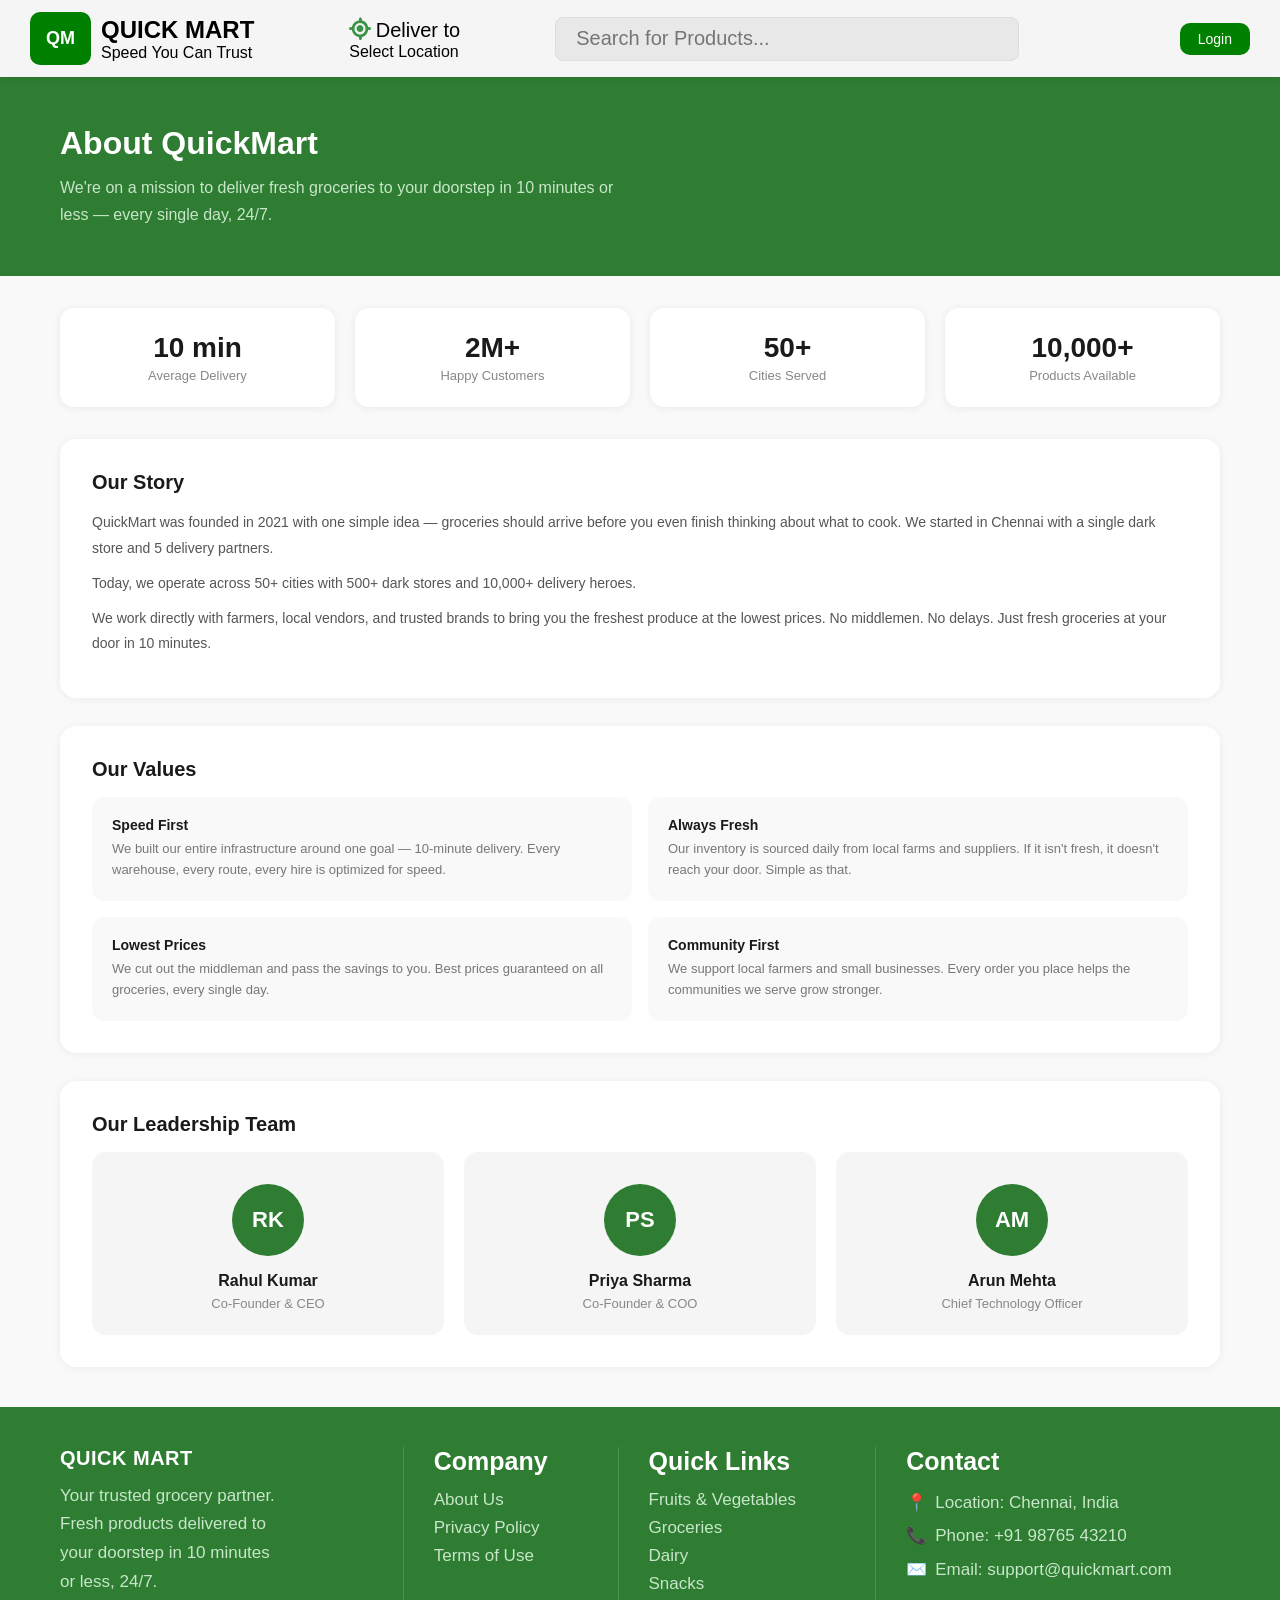
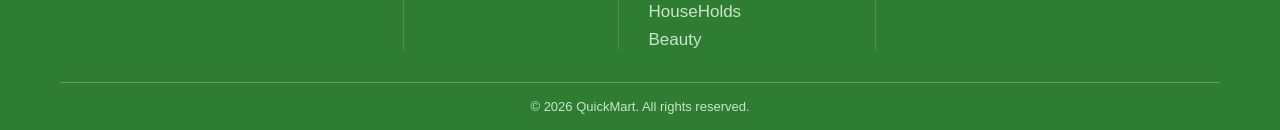
==== about.html @ 0fa8bf7c "first commit" ====
<!DOCTYPE html>
<html lang="en">

<head>
    <meta charset="UTF-8">
    <meta name="viewport" content="width=device-width, initial-scale=1.0">
    <title>About Us - Quick Mart</title>
    <link rel="stylesheet" href="home.css">
    <script src="https://code.iconify.design/iconify-icon/1.0.7/iconify-icon.min.js"></script>
    <link rel="stylesheet" href="https://cdnjs.cloudflare.com/ajax/libs/font-awesome/6.5.0/css/all.min.css">
    <style>
        /* ── HERO ── */
        .about-hero {
            background: #2e7d32;
            color: #fff;
            padding: 48px 60px;
        }

        .about-hero h1 {
            font-size: 32px;
            font-weight: 800;
            margin-bottom: 12px;
        }

        .about-hero p {
            font-size: 16px;
            color: #c8e6c9;
            max-width: 560px;
            line-height: 1.7;
        }

        /* ── STATS ── */
        .stats-row {
            display: grid;
            grid-template-columns: repeat(4, 1fr);
            gap: 20px;
            padding: 32px 60px;
            background: #f9f9f9;
        }

        .stat-card {
            background: #fff;
            border-radius: 14px;
            padding: 24px 20px;
            text-align: center;
            box-shadow: 0 1px 8px rgba(0, 0, 0, 0.07);
        }

        .stat-card .stat-num {
            font-size: 28px;
            font-weight: 800;
            color: #1a1a1a;
            margin-bottom: 4px;
        }

        .stat-card .stat-label {
            font-size: 13px;
            color: #888;
        }

        /* ── SECTIONS WRAPPER ── */
        .about-body {
            padding: 0 60px 40px;
            background: #f9f9f9;
            display: flex;
            flex-direction: column;
            gap: 28px;
        }

        .about-section {
            background: #fff;
            border-radius: 16px;
            padding: 32px;
            box-shadow: 0 1px 8px rgba(0, 0, 0, 0.06);
        }

        .about-section h2 {
            font-size: 20px;
            font-weight: 700;
            color: #1a1a1a;
            margin-bottom: 16px;
        }

        .about-section p {
            font-size: 14px;
            color: #555;
            line-height: 1.8;
            margin-bottom: 10px;
        }

        /* ── VALUES GRID ── */
        .values-grid {
            display: grid;
            grid-template-columns: 1fr 1fr;
            gap: 16px;
            margin-top: 4px;
        }

        .value-card {
            background: #f9f9f9;
            border-radius: 12px;
            padding: 20px;
        }

        .value-card h4 {
            font-size: 14px;
            font-weight: 700;
            color: #1a1a1a;
            margin-bottom: 6px;
        }

        .value-card p {
            font-size: 13px;
            color: #777;
            line-height: 1.6;
            margin: 0;
        }

        /* ── TEAM ── */
        .team-row {
            display: grid;
            grid-template-columns: repeat(3, 1fr);
            gap: 20px;
            margin-top: 8px;
        }

        .team-member {
            background: #f5f5f5;
            border-radius: 14px;
            padding: 32px 20px 24px;
            display: flex;
            flex-direction: column;
            align-items: center;
            gap: 12px;
        }

        .team-avatar {
            width: 72px;
            height: 72px;
            border-radius: 50%;
            background: #2e7d32;
            color: #fff;
            font-size: 22px;
            font-weight: 700;
            display: flex;
            align-items: center;
            justify-content: center;
        }

        .team-member .member-name {
            font-size: 16px;
            font-weight: 700;
            color: #1a1a1a;
            text-align: center;
            margin-top: 4px;
        }

        .team-member .member-role {
            font-size: 13px;
            color: #888;
            text-align: center;
            margin-top: -6px;
        }

        /* ── RESPONSIVE ── */
        @media (max-width: 1000px) {
            .about-hero {
                padding: 32px 24px;
            }

            .stats-row {
                grid-template-columns: repeat(2, 1fr);
                padding: 20px 24px;
            }

            .about-body {
                padding: 0 24px 32px;
            }

            .values-grid {
                grid-template-columns: 1fr;
            }

            .about-section {
                padding: 20px;
            }

            .team-row {
                grid-template-columns: repeat(3, 1fr);
                gap: 8px;
            }

            .team-member {
                padding: 14px 6px;
                border-radius: 12px;
            }

            .team-avatar {
                width: 48px;
                height: 48px;
                font-size: 14px;
            }

            .team-member .member-name {
                font-size: 11px;
                font-weight: 700;
                line-height: 1.3;
                margin-top: 6px;
            }

            .team-member .member-role {
                font-size: 9px;
                line-height: 1.4;
                margin-top: 2px;
            }

        }
    </style>
</head>

<body class="page-about">

    <!-- NAVBAR -->
    <header class="navbar">
        <div class="logo">
            <span class="qm">QM</span>
            <div>
                <h2>QUICK MART</h2>
                <p>Speed You Can Trust</p>
            </div>
        </div>
        <div>
            <span class="location"><i class="fa-solid fa-location-crosshairs"></i></span>
            <span style="font-size:20px;">Deliver to</span><br>
            <span>Select Location</span>
        </div>
        <div class="search">
            <iconify-icon icon="mdi:magnify"></iconify-icon>
            <input style="font-size:20px;" type="text" placeholder="Search for Products...">
        </div>
        <div class="nav-icons">
            <a href="Home.html" class="nav-icon-link nav-home"><iconify-icon icon="mdi:home-outline"></iconify-icon></a>
            <a href="wishlist.html" class="nav-icon-link nav-wish"><iconify-icon
                    icon="mdi:heart-outline"></iconify-icon></a>
            <a href="cart.html" class="nav-icon-link nav-cart"><iconify-icon icon="mdi:cart-outline"></iconify-icon></a>
            <label for="lm-toggle" class="login-btn">Login</label>
        </div>
    </header>
    <!-- login OVERLAY + MODAL ------------------------------------------------------->
    <input type="checkbox" id="lm-toggle">
    <div class="lm-overlay">
        <div class="lm-card">

            <!-- LEFT SIDE — FORM -->
            <div class="lm-left">

                <!-- Logo -->
                <div class="lm-logo">
                    <span class="lm-qm">QM</span>
                    <div>
                        <strong>QUICK MART</strong>
                        <p>Speed You Can Trust</p>
                    </div>
                </div>

                <!-- Tagline -->
                <h2 class="lm-tagline">Lowest Prices Everyday<br>in minute</h2>

                <!-- Name input -->
                <div class="lm-input-wrap">
                    <i class="fa-regular fa-user lm-icon"></i>
                    <input type="text" placeholder="Enter Your Name">
                </div>

                <!-- Phone input -->
                <div class="lm-input-wrap">
                    <i class="fa-solid fa-phone lm-icon"></i>
                    <input type="text" placeholder="Enter Phone number / Email Id">
                </div>

                <!-- OTP label -->
                <div class="lm-otp-label">
                    Enter OTP
                    <span>we've sent a 4 digit OTP</span>
                </div>

                <!-- OTP boxes -->
                <div class="lm-otp-boxes">
                    <input class="lm-otp-box" type="text" maxlength="1">
                    <input class="lm-otp-box" type="text" maxlength="1">
                    <input class="lm-otp-box" type="text" maxlength="1">
                    <input class="lm-otp-box" type="text" maxlength="1">
                </div>

                <!-- Resend -->
                <p class="lm-resend">Didn't receive OTP? <a href="#">Resend OTP</a></p>

                <!-- Close = Continue button (label unchecks the checkbox) -->
                <label for="lm-toggle" class="lm-continue-btn">Continue</label>

                <p class="lm-terms">By continuing, you agree to our <a href="terms.html">Terms &amp; Conditions</a></p>
            </div>

            <!-- RIGHT SIDE — PROMO -->
            <div class="lm-right">

                <!-- ✕ close button -->
                <label for="lm-toggle" class="lm-close-label">✕</label>

                <h2>Order faster &amp;<br>easier everytime</h2>

                <img src="assets/login.png" alt="Shopping Cart" class="lm-cart-img">

                <a href="#" class="lm-store-btn">
                    <img src="https://upload.wikimedia.org/wikipedia/commons/7/78/Google_Play_Store_badge_EN.svg"
                        alt="Google Play">
                </a>
                <a href="#" class="lm-store-btn">
                    <img src="https://upload.wikimedia.org/wikipedia/commons/3/3c/Download_on_the_App_Store_Badge.svg"
                        alt="App Store">
                </a>

            </div>
        </div>
    </div>
    <!-- HERO -->
    <div class="about-hero">
        <h1>About QuickMart</h1>
        <p>We're on a mission to deliver fresh groceries to your doorstep in 10 minutes or less — every single day,
            24/7.</p>
    </div>

    <!-- STATS -->
    <div class="stats-row">
        <div class="stat-card">
            <div class="stat-num">10 min</div>
            <div class="stat-label">Average Delivery</div>
        </div>
        <div class="stat-card">
            <div class="stat-num">2M+</div>
            <div class="stat-label">Happy Customers</div>
        </div>
        <div class="stat-card">
            <div class="stat-num">50+</div>
            <div class="stat-label">Cities Served</div>
        </div>
        <div class="stat-card">
            <div class="stat-num">10,000+</div>
            <div class="stat-label">Products Available</div>
        </div>
    </div>

    <!-- BODY SECTIONS -->
    <div class="about-body">

        <!-- OUR STORY -->
        <div class="about-section">
            <h2>Our Story</h2>
            <p>QuickMart was founded in 2021 with one simple idea — groceries should arrive before you even finish
                thinking about what to cook. We started in Chennai with a single dark store and 5 delivery partners.</p>
            <p>Today, we operate across 50+ cities with 500+ dark stores and 10,000+ delivery heroes.</p>
            <p>We work directly with farmers, local vendors, and trusted brands to bring you the freshest produce at the
                lowest prices. No middlemen. No delays. Just fresh groceries at your door in 10 minutes.</p>
        </div>

        <!-- OUR VALUES -->
        <div class="about-section">
            <h2>Our Values</h2>
            <div class="values-grid">
                <div class="value-card">
                    <h4>Speed First</h4>
                    <p>We built our entire infrastructure around one goal — 10-minute delivery. Every warehouse, every
                        route, every hire is optimized for speed.</p>
                </div>
                <div class="value-card">
                    <h4>Always Fresh</h4>
                    <p>Our inventory is sourced daily from local farms and suppliers. If it isn't fresh, it doesn't
                        reach your door. Simple as that.</p>
                </div>
                <div class="value-card">
                    <h4>Lowest Prices</h4>
                    <p>We cut out the middleman and pass the savings to you. Best prices guaranteed on all groceries,
                        every single day.</p>
                </div>
                <div class="value-card">
                    <h4>Community First</h4>
                    <p>We support local farmers and small businesses. Every order you place helps the communities we
                        serve grow stronger.</p>
                </div>
            </div>
        </div>

        <!-- LEADERSHIP TEAM -->
        <div class="about-section">
            <h2>Our Leadership Team</h2>
            <div class="team-row">
                <div class="team-member">
                    <div class="team-avatar">RK</div>
                    <div class="member-name">Rahul Kumar</div>
                    <div class="member-role">Co-Founder &amp; CEO</div>
                </div>
                <div class="team-member">
                    <div class="team-avatar">PS</div>
                    <div class="member-name">Priya Sharma</div>
                    <div class="member-role">Co-Founder &amp; COO</div>
                </div>
                <div class="team-member">
                    <div class="team-avatar">AM</div>
                    <div class="member-name">Arun Mehta</div>
                    <div class="member-role">Chief Technology Officer</div>
                </div>
            </div>
        </div>

    </div>

    <!-- FOOTER -->
    <footer class="footer">
        <div class="footer-inner">
            <div class="footer-col brand">
                <h3>QUICK MART</h3>
                <p>Your trusted grocery partner. Fresh products delivered to your doorstep in 10 minutes or less, 24/7.
                </p>
            </div>
            <div class="footer-col">
                <h4>Company</h4>
                <ul>
                    <li><a href="about.html">About Us</a></li>
                    <li><a href="privacy.html">Privacy Policy</a></li>
                    <li><a href="terms.html">Terms of Use</a></li>
                </ul>
            </div>
            <div class="footer-col">
                <h4>Quick Links</h4>
                <ul>
                    <li><a href="fruits.html">Fruits &amp; Vegetables</a></li>
                    <li><a href="grocery.html">Groceries</a></li>
                    <li><a href="dairy.html">Dairy</a></li>
                    <li><a href="snacks.html">Snacks</a></li>
                    <li><a href="household.html">HouseHolds</a></li>
                    <li><a href="beauty.html">Beauty</a></li>
                </ul>
            </div>
            <div class="footer-col">
                <h4>Contact</h4>
                <ul class="contact-list">
                    <li><span>📍</span> Location: Chennai, India</li>
                    <li><span>📞</span> Phone: +91 98765 43210</li>
                    <li><span>✉️</span> Email: support@quickmart.com</li>
                </ul>
            </div>
        </div>
        <div class="footer-bottom">
            <p>© 2026 QuickMart. All rights reserved.</p>
        </div>
    </footer>

</body>

</html>
---- home.css ----
* {
    margin: 0;
    padding: 0;
    box-sizing: border-box;
    font-family: Arial;
}

/*NAVBAR */
.navbar {
    display: flex;
    justify-content: space-between;
    align-items: center;
    padding: 12px 30px;
    background: #f5f5f5;
    position: sticky;
    top: 0;
    z-index: 2000;
    box-shadow: 0 2px 6px rgba(0, 0, 0, 0.08);
}

.logo {
    display: flex;
    align-items: center;
    gap: 10px;
}

.qm {
    font-size: 18px;
    background: green;
    color: white;
    padding: 16px;
    border-radius: 10px;
    font-weight: 700;
}

.search {
    display: flex;
    align-items: center;
    background: #e8e8e8;
    padding: 0 12px;
    border-radius: 8px;
    width: 38%;
    height: 44px;
    font-size: 20px;
    border: 1.5px solid #ddd;
}

.search input {
    border: none;
    background: transparent;
    outline: none;
    margin-left: 8px;
    font-size: 15px;
    width: 100%;
}

.nav-icons {
    font-size: 28px;
    display: flex;
    align-items: center;
    gap: 14px;
}

.login-btn {
    background: green;
    color: white;
    border: none;
    padding: 8px 18px;
    border-radius: 10px;
    font-size: 14px;
    cursor: pointer;
}

.location {
    font-size: 22px;
    color: #3a9445;
}

.nav-icon-link {
    color: #333;
    text-decoration: none;
    display: flex;
    align-items: center;
    font-size: 28px;
    padding: 4px;
    border-radius: 8px;
    transition: color 0.2s;
}

.nav-icon-link:hover {
    color: #2e7d32;
}

.nav-icon-link.active {
    color: #2e7d32;
}

/* BANNER */
.banner {
    display: flex;
    justify-content: space-between;
    align-items: center;
    background: #379656;
    color: white;
    padding: 0;
    overflow: hidden;
}

.banner div:first-child {
    padding-left: 40px;
}

.banner img {
    width: 480px;
    height: auto;
    object-fit: cover;
    display: block;
}

/*  FEATURES*/
.features {
    display: flex;
    gap: 16px;
    padding: 20px 30px;
    background: #fff;
}

.feature {
    flex: 1;
    font-size: 14px;
    display: flex;
    align-items: center;
    gap: 14px;
    background: #d4f6d6;
    border-radius: 12px;
    padding: 12px 16px;
    box-shadow: 0 2px 5px rgba(0, 0, 0, 0.08);
}

.feature h4 {
    font-size: 15px;
    font-weight: 700;
    margin-bottom: 2px;
}

.feature p {
    font-size: 12px;
    color: #444;
}

/* CATEGORIES*/
.cat-wrapper {
    position: relative;
    padding: 20px 40px 24px;
    background: #fff;
}

.cat-wrapper>h2 {
    margin-bottom: 16px;
    font-size: 20px;
}

.arrow {
    display: none;
}

.categories {
    display: grid;
    grid-template-columns: repeat(6, 1fr);
    gap: 16px;
    padding: 0;
    overflow: visible;
}

.categories>h2 {
    display: none;
}

.cat-link {
    text-decoration: none;
    color: inherit;
}

.cat-card {
    width: 100%;
    height: 160px;
    background: rgb(103, 181, 103);
    border-radius: 14px;
    text-align: center;
    padding: 14px 10px;
    cursor: pointer;
    transition: 0.3s;
    box-shadow: 0 2px 5px rgba(0, 0, 0, 0.08);
    display: flex;
    flex-direction: column;
    align-items: center;
    justify-content: center;
}

.cat-card:hover {
    transform: translateY(-4px);
    box-shadow: 0 6px 16px rgba(0, 0, 0, 0.15);
}

.cat-img {
    width: 110px;
    height: 100px;
    border-radius: 50%;
    overflow: hidden;
    margin: 0 auto 10px;
}

.cat-img img {
    width: 100%;
    height: 100%;
    object-fit: cover;
}

.cat-card p {
    font-size: 13px;
    font-weight: 600;
}

/*OFFERS*/
.offers {
    padding: 24px 40px;
    background: #fff;
}

.offers h2 {
    font-size: 20px;
    margin-bottom: 16px;
}

.offer-row {
    display: flex;
    align-items: center;
    justify-content: space-between;
    gap: 16px;
}

.offer-row img {
    flex: 1;
    max-width: 160px;
    height: auto;
    object-fit: contain;
}

/* PROMO  */
.promo-section {
    display: flex;
    gap: 70px;
    padding-left: 200px;
    flex-wrap: wrap;
}

/* CARD */
.promo-card {
    width: 600px;
    height: 230px;
    border-radius: 15px;
    display: flex;
    justify-content: space-between;
    align-items: center;
    padding: 20px;
}

/* BACKGROUND COLORS */
.green {
    background: #d4f6d6;
}

.yellow {
    background: #ffe0b2;
}

/* TEXT */
.promo-text {
    max-width: 70%;
}

.promo-text h3 {
    font-size: 27px;
    margin: 20px 0;
    margin-left: 30px;
}

.promo-text p {
    font-size: 14px;
    margin-left: 30px;
    color: #555;
}

/* TAG */
.tag {
    padding-top: 2px;
    background: #a5d6a7;
    padding: 5px 20px;
    border-radius: 20px;
    font-size: 12px;
    margin-left: 30px;
}

.tag.hot {
    background: #ffcc80;
}

/* BUTTON */
button {
    margin-top: 10px;
    padding: 8px 14px;
    border: none;
    border-radius: 8px;
    background: green;
    color: white;
    cursor: pointer;
    margin-left: 30px;
}

button.orange {
    background: orange;
}


.promo-card img {
    width: 200px;
    height: auto;
    margin-right: 20px;
}

/* PRODUCT CARDS */
.products-section {
    padding: 24px 40px;
    background: #f9f9f9;
}

.products-section h2 {
    font-size: 20px;
    font-weight: 700;
    margin-bottom: 16px;
    color: #1a1a1a;
}

.products-grid {
    display: grid;
    grid-template-columns: repeat(5, 1fr);
    gap: 30px;
}

.product-card {
    background: #fff;
    height: 290px;
    border-radius: 12px;
    padding: 20px;
    box-shadow: 0 1px 6px rgba(0, 0, 0, 0.07);
    display: flex;
    flex-direction: column;
    position: relative;
    transition: transform 0.2s, box-shadow 0.2s;
    cursor: pointer;
}

.product-card:hover {
    transform: translateY(-2px);
    box-shadow: 0 4px 14px rgba(0, 0, 0, 0.12);
}

.product-card .wish-icon {
    position: absolute;
    top: 5px;
    right: 10px;
    font-size: 20px;
    color: #ccc;
    cursor: pointer;
    z-index: 2;
    background: rgba(255, 255, 255, 0.85);
    border-radius: 50%;
    width: 24px;
    height: 24px;
    display: flex;
    align-items: center;
    justify-content: center;
}

.product-card .wish-icon:hover {
    color: #e74c3c;
}

.product-card .discount-badge {
    position: absolute;
    top: 10px;
    left: 10px;
    background: #e8f5e9;
    color: #2e7d32;
    font-size: 9px;
    font-weight: 700;
    padding: 2px 6px;
    border-radius: 4px;
    z-index: 2;
    letter-spacing: 0.3px;
}

.product-card .prod-img {
    width: 100%;
    height: 150px;
    object-fit: cover;
    border-radius: 8px;
    margin-bottom: 8px;
    background: #f0f0f0;
    display: block;
}

.product-card .prod-name {
    font-size: 15px;
    font-weight: 600;
    color: #1a1a1a;
    margin-bottom: 2px;
    white-space: nowrap;
    overflow: hidden;
    text-overflow: ellipsis;
}

.product-card .prod-weight {
    font-size: 14px;
    color: 0#807d7d;
    margin-bottom: 8px;
}

.product-card .prod-footer {
    display: flex;
    align-items: center;
    justify-content: space-between;
    margin-top: auto;
}

.product-card .price-block {
    display: flex;
    flex-direction: column;
    line-height: 1.2;
}

.product-card .prod-price {
    font-size: 16px;
    font-weight: 700;
    color: #1a1a1a;
}

.product-card .prod-mrp {
    font-size: 15px;
    color: #bbb;
    text-decoration: line-through;
}

.product-card .add-btn {
    background: #2e7d32;
    color: #fff;
    border: none;
    border-radius: 8px;
    width: 30px;
    height: 30px;
    font-size: 20px;
    font-weight: 700;
    cursor: pointer;
    display: flex;
    align-items: center;
    justify-content: center;
    flex-shrink: 0;
    transition: background 0.2s;
    line-height: 1;
    margin: 0;
    padding: 0;
}

.product-card .add-btn:hover {
    background: #1b5e20;
}

/* APP DOWNLOAD BANNER */
.app-banner {
    margin: 30px 100px;
    background: #1a1f2e;
    border-radius: 16px;
    display: flex;
    align-items: center;
    justify-content: space-between;
    padding: 30px 80px;
    gap: 24px;
    flex-wrap: wrap;
}

.app-text h2 {
    font-size: 40px;
    font-weight: 700;
    color: #fff;
    margin-bottom: 6px;
}

.app-text p {
    font-size: 16px;
    color: #aaa;
    margin-bottom: 18px;
}

.app-btns {
    display: flex;
    gap: 12px;
    flex-wrap: wrap;
}

.app-btn {
    display: flex;
    align-items: center;
    gap: 7px;
    padding: 9px 18px;
    border-radius: 22px;
    font-size: 13px;
    font-weight: 600;
    text-decoration: none;
    cursor: pointer;
    transition: opacity 0.2s;
    border: 2px solid #555;
    color: #fff;
    background: transparent;
}

.app-btn:hover {
    opacity: 0.85;
}

.app-btn.apple {
    border-color: #888;
}

.app-btn.google {
    border-color: #888;
}

.app-qr {

    display: flex;
    flex-direction: column;
    align-items: center;
    gap: 9px;
}

.app-qr img {
    width: 150px;
    height: 150px;
    object-fit: contain;
    background: #fff;
    border-radius: 8px;
    padding: 4px;
}

.app-qr p {
    font-size: 11px;
    color: #aaa;
}

.app-rating {
    background: #2e7d32;
    border-radius: 12px;
    padding: 18px 26px;
    display: flex;
    flex-direction: column;
    align-items: center;
    gap: 4px;
    min-width: 120px;
    max-height: 120px;
}

.rating-num {
    font-size: 26px;
    font-weight: 700;
    color: #fff;
}

.rating-label {
    font-size: 12px;
    color: #c8e6c9;
}

/*   FOOTER */
.footer {
    background: #2e7d32;
    color: #fff;
    padding: 40px 60px 0;
}

.footer-inner {
    display: grid;
    grid-template-columns: 1.6fr 1fr 1.2fr 1.6fr;
    gap: 0;
    padding-bottom: 32px;
    border-bottom: 1px solid rgba(255, 255, 255, 0.25);
}

.footer-col {
    padding: 0 30px;
    border-right: 1px solid rgba(255, 255, 255, 0.15);
}

.footer-col:first-child {
    padding-left: 0;
}

.footer-col:last-child {
    padding-right: 0;
    border-right: none;
}

.footer-col h3 {
    font-size: 20px;
    font-weight: 700;
    margin-bottom: 12px;
    letter-spacing: 0.5px;
}

.footer-col h4 {
    font-size: 25px;
    font-weight: 700;
    margin-bottom: 14px;
}

.footer-col.brand p {
    font-size: 17px;
    color: #c8e6c9;
    line-height: 1.7;
    max-width: 220px;
}

.footer-col ul {
    list-style: none;
    display: flex;
    flex-direction: column;
    gap: 8px;
}

.footer-col ul li a {
    text-decoration: none;
    color: #c8e6c9;
    font-size: 17px;
    transition: color 0.2s;
}

.footer-col ul li a:hover {
    color: #fff;
    text-decoration: underline;
}

.contact-list li {
    display: flex;
    align-items: flex-start;
    gap: 8px;
    font-size: 17px;
    color: #c8e6c9;
    line-height: 1.5;
}

.footer-bottom {
    text-align: center;
    padding: 16px 0;
    font-size: 13px;
    color: #c8e6c9;
}

/*----CATAGORIES PAGE------------------------------------------------------*/
.catban{
     display: flex;
    justify-content: space-between;
    align-items: center;
    margin-top: 30px;
    margin-inline:0;
    background: #379656;
    height: 150px;
    margin-left: -40px;
    margin-right: -40px;
    color: white;
    overflow: hidden;
    
}
.catcat-wrapper {
    position: sticky;
    top: 70px;
    z-index: 1000;

    padding: 20px 40px 24px;
    background: #fff;
    box-shadow: 0 2px 8px rgba(0, 0, 0, 0.08);
}


.catcat-wrapper>h2 {
    margin: 0 0 16px;
    font-size: 20px;
}


.arrow {
    display: none;
}

.categories {
    display: grid;
    grid-template-columns: repeat(6, 1fr);
    gap: 16px;
    padding: 0;
    overflow: visible;
}


.categories>h2 {
    display: none;
}

.cat-link {
    text-decoration: none;
    color: inherit;
}

.cat-card {
    width: 100%;
    height: 160px;
    background: rgb(103, 181, 103);
    border-radius: 14px;
    text-align: center;
    padding: 14px 10px;
    cursor: pointer;
    transition: 0.3s;
    box-shadow: 0 2px 5px rgba(0, 0, 0, 0.08);
    display: flex;
    flex-direction: column;
    align-items: center;
    justify-content: center;
}

.cat-card:hover {
    transform: translateY(-4px);
    box-shadow: 0 6px 16px rgba(0, 0, 0, 0.15);
}

.cat-img {
    width: 110px;
    height: 100px;
    border-radius: 50%;
    overflow: hidden;
    margin: 0 auto 10px;
}

.cat-img img {
    width: 100%;
    height: 100%;
    object-fit: cover;
}

.cat-card p {
    font-size: 13px;
    font-weight: 600;
}

/* ACTIVE CATEGORY CARD */
.cat-card.active {
    background: #2e7d32;
    /* 👈 darker green */
    color: #fff;
    transform: scale(1.03);
    box-shadow: 0 6px 18px rgba(0, 0, 0, 0.2);
}

/* CHECKBOX HACK — MODAL TOGGLE*/
#lm-toggle {
    display: none;
}

.lm-overlay {
    display: none;
    position: fixed;
    inset: 0;
    background: rgba(0, 0, 0, 0.55);
    z-index: 9999;
    align-items: center;
    justify-content: center;
    padding: 16px;
}

#lm-toggle:checked~.lm-overlay {
    display: flex;
}

/*  CARD */
.lm-card {
    display: flex;
    width: 620px;
    min-height: 400px;
    border-radius: 18px;
    overflow: hidden;
    box-shadow: 0 20px 60px rgba(0, 0, 0, 0.3);
    animation: lmPop 0.22s ease;
}

@keyframes lmPop {
    from {
        transform: scale(0.93);
        opacity: 0;
    }

    to {
        transform: scale(1);
        opacity: 1;
    }
}

/* LEFT — FORM SIDe */
.lm-left {
    flex: 1;
    background: #f5f5f5;
    padding: 28px 28px 22px;
    display: flex;
    flex-direction: column;
    gap: 14px;
}

.lm-logo {
    display: flex;
    align-items: center;
    gap: 10px;
}

.lm-qm {
    background: #2e7d32;
    color: #fff;
    font-size: 13px;
    font-weight: 800;
    padding: 10px 12px;
    border-radius: 8px;
}

.lm-logo strong {
    font-size: 14px;
    font-weight: 800;
    color: #1a1a1a;
    display: block;
    line-height: 1.2;
}

.lm-logo p {
    font-size: 11px;
    color: #888;
    margin: 0;
}

.lm-tagline {
    font-size: 22px;
    font-weight: 800;
    color: #1a1a1a;
    line-height: 1.3;
    margin-bottom: 2px;
}

/* Inputs */
.lm-input-wrap {
    display: flex;
    align-items: center;
    gap: 10px;
    background: #fff;
    border: 1.5px solid #e0e0e0;
    border-radius: 10px;
    padding: 11px 14px;
}

.lm-icon {
    color: #2e7d32;
    font-size: 15px;
    flex-shrink: 0;
}

.lm-input-wrap input {
    border: none;
    outline: none;
    background: transparent;
    font-size: 13px;
    color: #333;
    width: 100%;
}

.lm-input-wrap input::placeholder {
    color: #aaa;
}

/* OTP boxes */
.lm-otp-label {
    font-size: 13px;
    font-weight: 600;
    color: #1a1a1a;
    line-height: 1.5;
}

.lm-otp-label span {
    font-weight: 400;
    font-size: 11px;
    color: #888;
    display: block;
}

.lm-otp-boxes {
    display: flex;
    gap: 12px;
}

.lm-otp-box {
    width: 50px;
    height: 50px;
    border: 1.5px solid #ddd;
    border-radius: 10px;
    text-align: center;
    font-size: 20px;
    font-weight: 700;
    color: #1a1a1a;
    background: #fff;
    outline: none;
    transition: border-color 0.2s;
}

.lm-otp-box:focus {
    border-color: #2e7d32;
}

.lm-resend {
    font-size: 12px;
    color: #888;
    margin: 0;
}

.lm-resend a {
    color: #2e7d32;
    font-weight: 600;
    text-decoration: none;
}

/* Continue button  */
.lm-continue-btn {
    display: block;
    width: 100%;
    background: #2e7d32;
    color: #fff;
    border: none;
    border-radius: 10px;
    padding: 13px;
    font-size: 15px;
    font-weight: 700;
    cursor: pointer;
    text-align: center;
    text-decoration: none;
    transition: background 0.2s;
    margin: 0;
    box-sizing: border-box;
}

.lm-continue-btn:hover {
    background: #1b5e20;
}

.lm-terms {
    font-size: 11px;
    color: #aaa;
    text-align: center;
    margin: 0;
}

.lm-terms a {
    color: #2e7d32;
    text-decoration: underline;
}

/*  RIGHT — PROMO SIDE */
.lm-right {
    width: 230px;
    background: #2e7d32;
    padding: 28px 20px 24px;
    display: flex;
    flex-direction: column;
    align-items: center;
    gap: 14px;
    position: relative;
}

/* Close label */
.lm-close-label {
    position: absolute;
    top: 12px;
    right: 14px;
    background: rgba(255, 255, 255, 0.15);
    color: #fff;
    font-size: 14px;
    width: 28px;
    height: 28px;
    border-radius: 50%;
    cursor: pointer;
    display: flex;
    align-items: center;
    justify-content: center;
    transition: background 0.2s;
    line-height: 1;
    user-select: none;
}

.lm-close-label:hover {
    background: rgba(255, 255, 255, 0.3);
}

.lm-right h2 {
    font-size: 20px;
    font-weight: 800;
    color: #fff;
    text-align: center;
    line-height: 1.3;
    margin-top: 16px;
}

.lm-cart-img {
    width: 150px;
    object-fit: contain;
}

.lm-store-btn {
    display: block;
    width: 100%;
}

.lm-store-btn img {
    width: 100%;
    border-radius: 8px;
}

/*TABLET */
@media (max-width: 1100px) {
    .products-grid {
        grid-template-columns: repeat(4, 1fr);
        gap: 20px;
    }

    .banner img {
        width: 360px;
    }

    .features {
        padding: 16px 20px;
        gap: 12px;
    }

    .promo-section {
        padding: 20px 24px;
        gap: 30px;
    }

    .offer-row {
        gap: 12px;
    }

    .offer-row img {
        max-width: 130px;
    }

    .app-banner {
        margin: 20px 40px;
        padding: 24px 40px;
    }

    .app-text h2 {
        font-size: 28px;
    }

    .footer-inner {
        grid-template-columns: 1fr 1fr;
    }

    .footer-col {
        padding: 16px;
        border-right: none;
        border-bottom: 1px solid rgba(255, 255, 255, 0.12);
    }

    .footer-col:last-child {
        border-bottom: none;
    }

    .app-banner {
        flex-direction: column;
        align-items: flex-start;
        margin: 16px 24px;
        padding: 24px;
    }

    .app-rating {
        width: auto;
        flex-direction: row;
        gap: 12px;
        max-height: none;
    }

    /* NAVBAR — clean 2-row on tablet */
    .navbar {
        display: grid;
        grid-template-columns: auto 1fr auto;
        grid-template-rows: auto auto;
        gap: 8px;
        padding: 10px 20px;
        align-items: center;
    }

    .logo {
        grid-column: 1;
        grid-row: 1;
    }

    .navbar>div:nth-child(2) {
        grid-column: 2;
        grid-row: 1;
        text-align: center;
        font-size: 13px;
    }

    .navbar>div:nth-child(2) span:first-child {
        font-size: 18px;
    }

    .navbar>div:nth-child(2) span:nth-child(2) {
        font-size: 14px;
    }

    .navbar>div:nth-child(2) span:last-child {
        font-size: 12px;
        color: #888;
    }

    .location {
        font-size: 18px;
    }

    .nav-icons {
        grid-column: 3;
        grid-row: 1;
        font-size: 22px;
        gap: 10px;
        display: flex;
        align-items: center;
    }

    .login-btn {
        padding: 6px 14px;
        font-size: 12px;
    }

    .search {
        grid-column: 1 / -1;
        grid-row: 2;
        width: 100%;
        height: 40px;
        font-size: 16px;
    }

    .search input {
        font-size: 14px;
    }

    .qm {
        font-size: 15px;
        padding: 12px 14px;
    }

    .logo h2 {
        font-size: 16px;
    }

    .logo p {
        font-size: 11px;
    }

    /* HOME BANNER */
    .banner {
        flex-direction: column;
        text-align: center;
    }

    .banner div:first-child {
        padding: 30px 24px 12px;
        width: 100%;
    }

    .banner div:first-child h1 {
        font-size: 32px;
        margin-left: 0 !important;
    }

    .banner div:first-child p {
        font-size: 20px;
        margin-left: 0 !important;
    }

    .banner img {
        width: 100%;
        max-height: 260px;
        object-fit: cover;
    }

    /* CATBAN  */
    .catban {
        flex-direction: row;
        height: auto;
        min-height: 130px;
        padding: 20px 24px;
        margin-left: -24px;
        margin-right: -24px;
        align-items: center;
        gap: 16px;
        margin-top: 0;
    }

    .catban div:first-child {
        padding-left: 0;
    }

    .catban div:first-child h1 {
        font-size: 30px !important;
        margin-left: 5 !important;
        line-height: 1.3;
    }

    .catban div:first-child p {
        font-size: 20px !important;
        margin-left: 3 !important;
    }

    .catban .banner-img img {
        width: 150px;
    }

    /* CATCAT sticky*/
    .catcat-wrapper {
        top: 96px;
        padding: 10px 20px 12px;
    }

    .catcat-wrapper>h2 {
        font-size: 16px;
        margin-bottom: 10px;
    }

    .catcat-wrapper .categories {
        grid-template-columns: repeat(6, 1fr);
        gap: 10px;
    }

    .catcat-wrapper .cat-card {
        height: 120px;
        padding: 10px 8px;
    }

    .catcat-wrapper .cat-img {
        width: 80px;
        height: 72px;
    }

    .catcat-wrapper .cat-card p {
        font-size: 11px;
    }

    /* HOME CATEGORIES */
    .cat-wrapper .categories {
        grid-template-columns: repeat(3, 1fr);
    }

    /* FEATURES */
    .features {
        flex-wrap: wrap;
        gap: 10px;
        padding: 16px;
    }

    .feature {
        flex: 1 1 calc(50% - 10px);
    }

    /* OFFERS */
    .offer-row {
        flex-wrap: wrap;
        justify-content: center;
        gap: 14px;
    }

    .offer-row img {
        max-width: 140px;
        flex: 0 0 auto;
    }

    /* PROMO */
    .promo-section {
        flex-direction: column;
        padding: 20px;
        gap: 16px;
        padding-left: 20px;
    }

    .promo-card {
        width: 100%;
        max-width: 100%;
        height: auto;
        min-height: 180px;
    }

    .promo-card>img {
        width: 130px;
    }

    .promo-text h3 {
        font-size: 20px;
    }

    .promo-text p {
        margin-left: 0;
    }

    .tag {
        margin-left: 0;
    }

    /* PRODUCTS */
    .products-grid {
        grid-template-columns: repeat(3, 1fr);
        gap: 16px;
    }

    .products-section {
        padding: 20px 24px;
    }
}

/* MOBILE (600px)*/
/* MOBILE (600px)*/
@media (max-width: 600px) {

    /* ---- NAVBAR ---- */
    .navbar {
        display: grid;
        grid-template-columns: 1fr auto;
        grid-template-rows: auto auto auto;
        gap: 6px;
        padding: 10px 14px;
        align-items: center;
    }

    /* Logo */
    .logo {
        grid-column: 1;
        grid-row: 1;
        gap: 8px;
    }

    .qm {
        font-size: 13px;
        padding: 8px 10px;
        border-radius: 7px;
    }

    .logo h2 {
        font-size: 14px;
    }

    .logo p {
        font-size: 10px;
    }

    /* Nav icons */
    .nav-icons {
        grid-column: 2;
        grid-row: 1;
        font-size: 20px;
        gap: 8px;
        display: flex;
        align-items: center;
        justify-content: flex-end;
    }

    .login-btn {
        padding: 5px 12px;
        font-size: 11px;
        border-radius: 7px;
    }

    .nav-icon-link {
        font-size: 20px;
        padding: 2px;
    }

    /* Location */
    .navbar>div:nth-child(2) {
        grid-column: 1 / -1;
        grid-row: 2;
        display: flex;
        align-items: center;
        gap: 6px;
        font-size: 13px !important;
    }

    .navbar>div:nth-child(2) span:first-child {
        font-size: 16px !important;
    }

    .navbar>div:nth-child(2) span:nth-child(2) {
        font-size: 13px !important;
    }

    .navbar>div:nth-child(2) span:last-child {
        font-size: 12px;
        color: #888;
    }

    .location {
        font-size: 18px;
    }

    /* Search */
    .search {
        grid-column: 1 / -1;
        grid-row: 3;
        width: 100%;
        height: 36px;
        font-size: 15px;
    }

    .search input {
        font-size: 13px !important;
    }

    /* HOME BANNER */
    .banner {
        flex-direction: column;
        text-align: center;
    }

    .banner div:first-child {
        padding: 20px 14px 8px;
        width: 100%;
    }

    .banner div:first-child h1 {
        font-size: 20px !important;
        margin-left: 0 !important;
    }

    .banner div:first-child p {
        font-size: 14px !important;
        margin-left: 0 !important;
    }

    .banner img {
        width: 100%;
        max-height: 180px;
        object-fit: cover;
    }

    /* CATBAN */
    .catban {
        flex-direction: column;
        align-items: flex-start;
        height: auto;
        padding: 16px 14px;
        margin-left: -14px;
        margin-right: -14px;
        gap: 4px;
        margin-top: 0;
    }

    .catban div:first-child h1 {
        font-size: 17px !important;
        margin-left: 0!important;
        line-height: 1.3;
    }

    .catban div:first-child p {
        font-size: 13px !important;
        margin-left: 0 !important;
        opacity: 0.85;
    }

    .catban .banner-img {
        display: none;
    }

    /* hide image on mobile — saves space */
    /*CATCAT STICKY */
    .catcat-wrapper {
        position: sticky;
        top: 96px;
        z-index: 1000;
        padding: 6px 10px 8px;
        background: #fff;
        box-shadow: 0 2px 6px rgba(0, 0, 0, 0.1);
    }

    .catcat-wrapper>h2 {
        font-size: 11px;
        margin-bottom: 5px;
        color: #666;
    }

    .catcat-wrapper .categories {
        display: flex !important;
        flex-direction: row !important;
        overflow-x: auto !important;
        gap: 8px !important;
        grid-template-columns: unset !important;
        scrollbar-width: none;
        padding-bottom: 2px;
    }

    .catcat-wrapper .categories::-webkit-scrollbar {
        display: none;
    }

    .catcat-wrapper .cat-card {
        width: 66px !important;
        min-width: 66px !important;
        height: 70px !important;
        padding: 5px 3px !important;
        border-radius: 10px !important;
        flex-shrink: 0 !important;
        gap: 3px !important;
    }

    .catcat-wrapper .cat-img {
        width: 36px !important;
        height: 32px !important;
        margin-bottom: 3px !important;
    }

    .catcat-wrapper .cat-card p {
        font-size: 8px !important;
        line-height: 1.2 !important;
    }

    /*HOME CATEGORIES */
    .cat-wrapper {
        padding: 12px 14px 14px;
    }

    .cat-wrapper>h2 {
        font-size: 16px;
        margin-bottom: 10px;
    }

    .cat-wrapper .categories {
        grid-template-columns: repeat(3, 1fr);
        gap: 8px;
    }

    .cat-wrapper .cat-card {
        height: 110px;
        padding: 8px 6px;
        border-radius: 10px;
    }

    .cat-wrapper .cat-img {
        width: 64px;
        height: 58px;
    }

    .cat-wrapper .cat-card p {
        font-size: 10px;
    }

    /*FEATURES */
    .features {
        flex-direction: column;
        gap: 8px;
        padding: 12px 14px;
    }

    .feature {
        width: 100%;
        gap: 10px;
        font-size: 13px;
        padding: 10px 12px;
    }

    .feature h4 {
        font-size: 14px;
    }

    .feature p {
        font-size: 11px;
    }

    /* OFFERS */
    .offers {
        padding: 14px;
    }

    .offers h2 {
        font-size: 17px;
    }

    .offer-row {
        display: grid;
        grid-template-columns: repeat(2, 1fr);
        gap: 10px;
        justify-items: center;
    }

    .offer-row img {
        max-width: 100%;
        width: 100%;
        height: auto;
        flex: unset;
    }

    /* PROMO */
    .promo-section {
        flex-direction: column;
        padding: 14px;
        gap: 12px;
        padding-left: 14px;
    }

    .promo-card {
        width: 100%;
        padding: 14px;
        min-height: 150px;
        height: auto;
    }

    .promo-card>img {
        width: 80px;
    }

    .promo-text {
        max-width: 62%;
    }

    .promo-text h3 {
        font-size: 15px;
        margin: 8px 0;
        margin-left: 0;
    }

    .promo-text p {
        font-size: 11px;
        margin-left: 0;
    }

    .tag {
        font-size: 10px;
        padding: 3px 8px;
        margin-left: 0;
    }

    .promo-card button {
        padding: 6px 10px;
        font-size: 11px;
        margin-left: 0;
        margin-top: 8px;
    }

    /*PRODUCT CARDS */
    .products-section {
        padding: 14px;
    }

    .products-section h2 {
        font-size: 16px;
    }

    .products-grid {
        grid-template-columns: repeat(2, 1fr);
        gap: 10px;
    }

    .product-card {
        height: auto;
        padding: 10px;
        border-radius: 10px;
    }

    .product-card .prod-img {
        height: 110px;
    }

    .product-card .prod-name {
        font-size: 13px;
    }

    .product-card .prod-weight {
        font-size: 12px;
    }

    .product-card .prod-price {
        font-size: 14px;
    }

    .product-card .prod-mrp {
        font-size: 12px;
    }

    .product-card .add-btn {
        width: 28px;
        height: 28px;
        font-size: 18px;
    }

    /* STEAL DEALS */
    .steal-deals {
        padding: 14px;
    }

    .steal-deals h2 {
        font-size: 17px;
    }

    .steal-grid {
        flex-wrap: wrap;
        gap: 10px;
        padding: 10px;
    }

    .steal-card {
        width: calc(50% - 5px);
    }

    .steal-card img {
        height: 90px;
    }

    .steal-name {
        font-size: 12px;
    }

    .steal-price {
        font-size: 13px;
    }

    /* APP BANNER */
    .app-banner {
        margin: 14px;
        padding: 25px 20px;
        flex-direction: column;
        gap: 16px;
    }

    .app-text h2 {
        font-size: 18px;
    }

    .app-text p {
        font-size: 13px;
        margin-bottom: 12px;
    }

    .app-btns {
        gap: 8px;
    }

    .app-btn {
        padding: 7px 14px;
        font-size: 12px;
    }

    .app-qr img {
        width: 100px;
        height: 90px;
    }

    .app-rating {
        width: 100%;
        flex-direction: row;
        justify-content: center;
        gap: 10px;
        max-height: none;
        padding: 12px 20px;
    }

    .rating-num {
        font-size: 22px;
    }

    /* FOOTER */
    .footer {
        padding: 24px 14px 0;
    }

    .footer-inner {
        grid-template-columns: 1fr;
    }

    .footer-col {
        padding: 14px 0;
        border-right: none;
        border-bottom: 1px solid rgba(255, 255, 255, 0.12);
    }

    .footer-col:last-child {
        border-bottom: none;
    }

    .footer-col h3 {
        font-size: 16px;
    }

    .footer-col h4 {
        font-size: 15px;
        margin-bottom: 10px;
    }

    .footer-col ul li a {
        font-size: 13px;
    }

    .contact-list li {
        font-size: 13px;
    }

    .footer-bottom {
        font-size: 11px;
        padding: 12px 0;
    }

    /* LOGIN MODAL */
    .lm-card {
        flex-direction: column;
        width: 100%;
        max-width: 360px;
        min-height: auto;
        border-radius: 14px;
    }

    .lm-right {
        width: 100%;
        padding: 16px;
        flex-direction: row;
        flex-wrap: wrap;
        justify-content: center;
        gap: 8px;
    }

    .lm-right h2 {
        width: 100%;
        font-size: 15px;
        margin-top: 0;
    }

    .lm-cart-img {
        width: 70px;
    }

    .lm-store-btn {
        width: 48%;
    }

    .lm-left {
        padding: 18px 16px 14px;
        gap: 10px;
    }

    .lm-tagline {
        font-size: 17px;
    }

    .lm-otp-box {
        width: 40px;
        height: 40px;
        font-size: 16px;
    }

    .lm-otp-boxes {
        gap: 8px;
    }

    .lm-continue-btn {
        padding: 11px;
        font-size: 14px;
    }
}
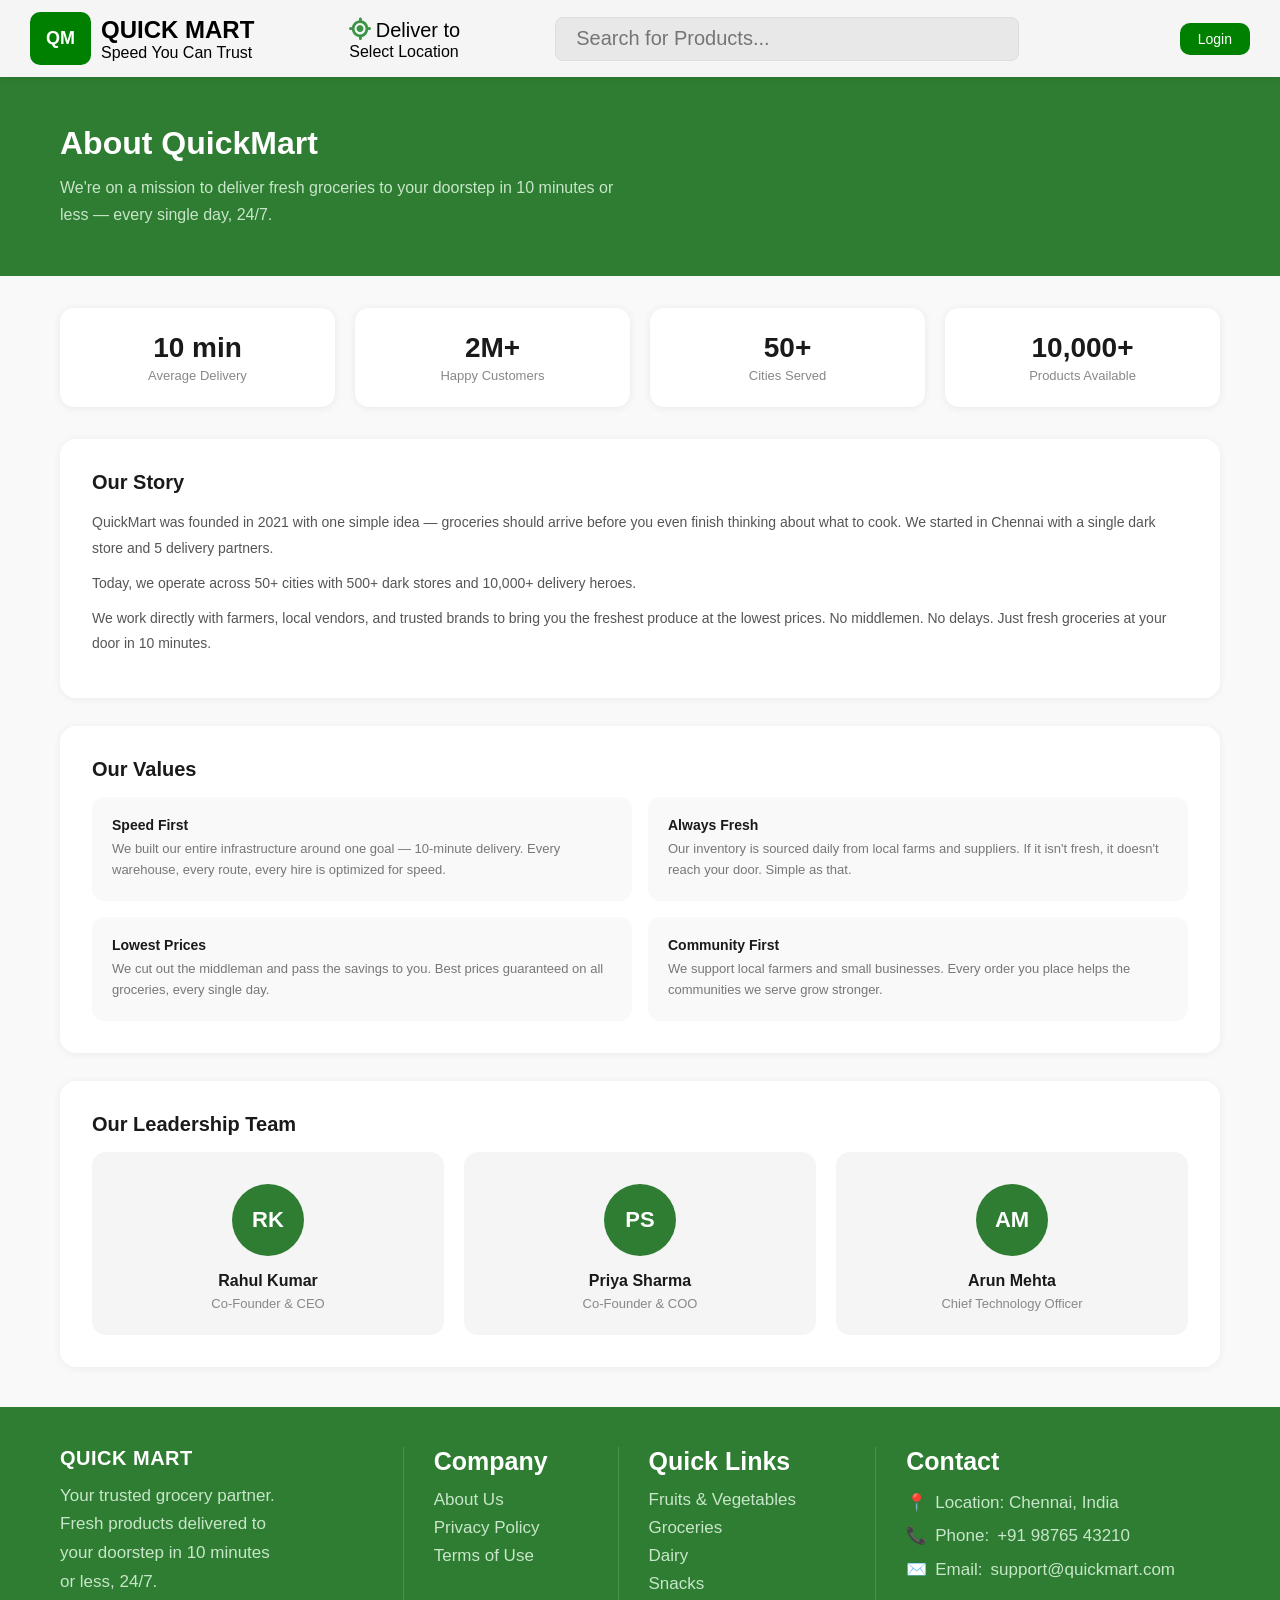
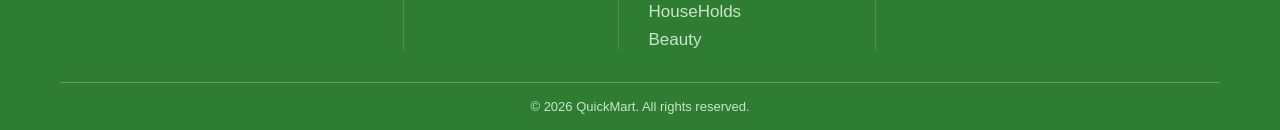
==== commit ce189cf1: "footer corrected" ====
--- a/about.html
+++ b/about.html
@@ -239,7 +239,7 @@
             <input style="font-size:20px;" type="text" placeholder="Search for Products...">
         </div>
         <div class="nav-icons">
-            <a href="Home.html" class="nav-icon-link nav-home"><iconify-icon icon="mdi:home-outline"></iconify-icon></a>
+            <a href="index.html" class="nav-icon-link nav-home"><iconify-icon icon="mdi:home-outline"></iconify-icon></a>
             <a href="wishlist.html" class="nav-icon-link nav-wish"><iconify-icon
                     icon="mdi:heart-outline"></iconify-icon></a>
             <a href="cart.html" class="nav-icon-link nav-cart"><iconify-icon icon="mdi:cart-outline"></iconify-icon></a>
@@ -441,14 +441,26 @@
                     <li><a href="beauty.html">Beauty</a></li>
                 </ul>
             </div>
-            <div class="footer-col">
-                <h4>Contact</h4>
-                <ul class="contact-list">
-                    <li><span>📍</span> Location: Chennai, India</li>
-                    <li><span>📞</span> Phone: +91 98765 43210</li>
-                    <li><span>✉️</span> Email: support@quickmart.com</li>
-                </ul>
-            </div>
+          <div class="footer-col">
+  <h4>Contact</h4>
+  <ul class="contact-list">
+    
+    <li>
+      <span>📍</span> Location: Chennai, India
+    </li>
+
+    <li>
+      <span>📞</span>
+      Phone: <a href="tel:+919876543210">+91 98765 43210</a>
+    </li>
+
+    <li>
+      <span>✉️</span>
+      Email: <a href="mailto:support@quickmart.com">support@quickmart.com</a>
+    </li>
+
+  </ul>
+</div>
         </div>
         <div class="footer-bottom">
             <p>© 2026 QuickMart. All rights reserved.</p>
